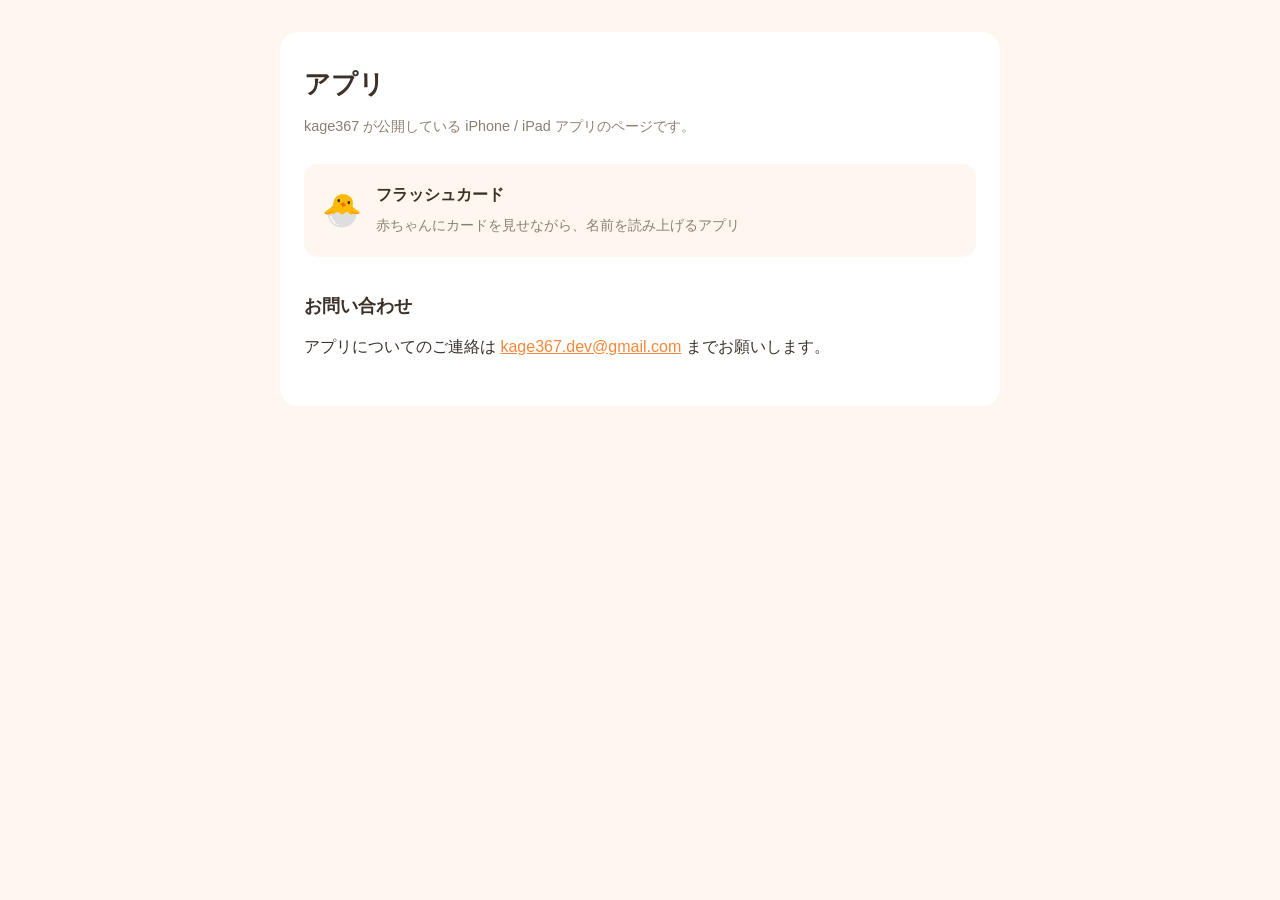
==== index.html @ d553e1f5 "アプリ一覧ページと共通スタイルを追加 GitHub Pages でそのまま公開できるよう .nojekyll を置いた。  Co-Authored-By: Claude Opus 5.5 <norep" ====
<!DOCTYPE html>
<html lang="ja">
<head>
<meta charset="utf-8">
<meta name="viewport" content="width=device-width, initial-scale=1">
<title>アプリ一覧 | kage367</title>
<link rel="stylesheet" href="style.css">
</head>
<body>
<main>
  <h1>アプリ</h1>
  <p class="meta">kage367 が公開している iPhone / iPad アプリのページです。</p>

  <ul class="app-list">
    <li>
      <a href="flashcard/">
        <span class="icon">🐣</span>
        <span>
          <span class="name">フラッシュカード</span><br>
          <span class="desc">赤ちゃんにカードを見せながら、名前を読み上げるアプリ</span>
        </span>
      </a>
    </li>
  </ul>

  <h2>お問い合わせ</h2>
  <p>
    アプリについてのご連絡は
    <a href="mailto:kage367.dev@gmail.com">kage367.dev@gmail.com</a>
    までお願いします。
  </p>
</main>
</body>
</html>
---- style.css ----
/* アプリのページ共通スタイル。アプリ本体と同じ配色にしている。 */
:root {
  --bg: #fdf7ef;
  --card: #ffffff;
  --ink: #3b3129;
  --ink-soft: #8c7f72;
  --accent: #f5883a;
  --accent-soft: #ffe7d2;
}
@media (prefers-color-scheme: dark) {
  :root {
    --bg: #1c1815;
    --card: #262120;
    --ink: #f3ece4;
    --ink-soft: #b3a79a;
    --accent-soft: #3a2a1c;
  }
}

* { box-sizing: border-box; }

body {
  margin: 0;
  padding: 32px 16px 64px;
  background: var(--bg);
  color: var(--ink);
  font-family: -apple-system, BlinkMacSystemFont, "Hiragino Sans", "Noto Sans JP", sans-serif;
  line-height: 1.9;
  font-size: 16px;
}

main {
  max-width: 720px;
  margin: 0 auto;
  background: var(--card);
  border-radius: 18px;
  padding: 28px 24px 36px;
}

h1 { font-size: 1.6rem; margin: 0 0 4px; }
h2 { font-size: 1.15rem; margin: 32px 0 8px; }
p, li { margin: 8px 0; }
ul { padding-left: 1.2em; }
a { color: var(--accent); }

.meta {
  color: var(--ink-soft);
  font-size: 0.9rem;
  margin: 0 0 24px;
}

.summary {
  background: var(--accent-soft);
  border-radius: 12px;
  padding: 16px 18px;
  margin: 20px 0 8px;
}

/* アプリ一覧のカード */
.app-list {
  list-style: none;
  padding: 0;
  margin: 24px 0 0;
}
.app-list li { margin: 0 0 12px; }
.app-list a {
  display: flex;
  align-items: center;
  gap: 14px;
  padding: 16px 18px;
  border-radius: 14px;
  background: var(--bg);
  color: var(--ink);
  text-decoration: none;
}
.app-list .icon { font-size: 2rem; line-height: 1; }
.app-list .name { font-weight: 700; }
.app-list .desc { color: var(--ink-soft); font-size: 0.9rem; }

hr {
  border: none;
  border-top: 1px solid var(--ink-soft);
  opacity: 0.3;
  margin: 40px 0 8px;
}

footer {
  max-width: 720px;
  margin: 20px auto 0;
  color: var(--ink-soft);
  font-size: 0.85rem;
  text-align: center;
}
footer a { color: var(--ink-soft); }
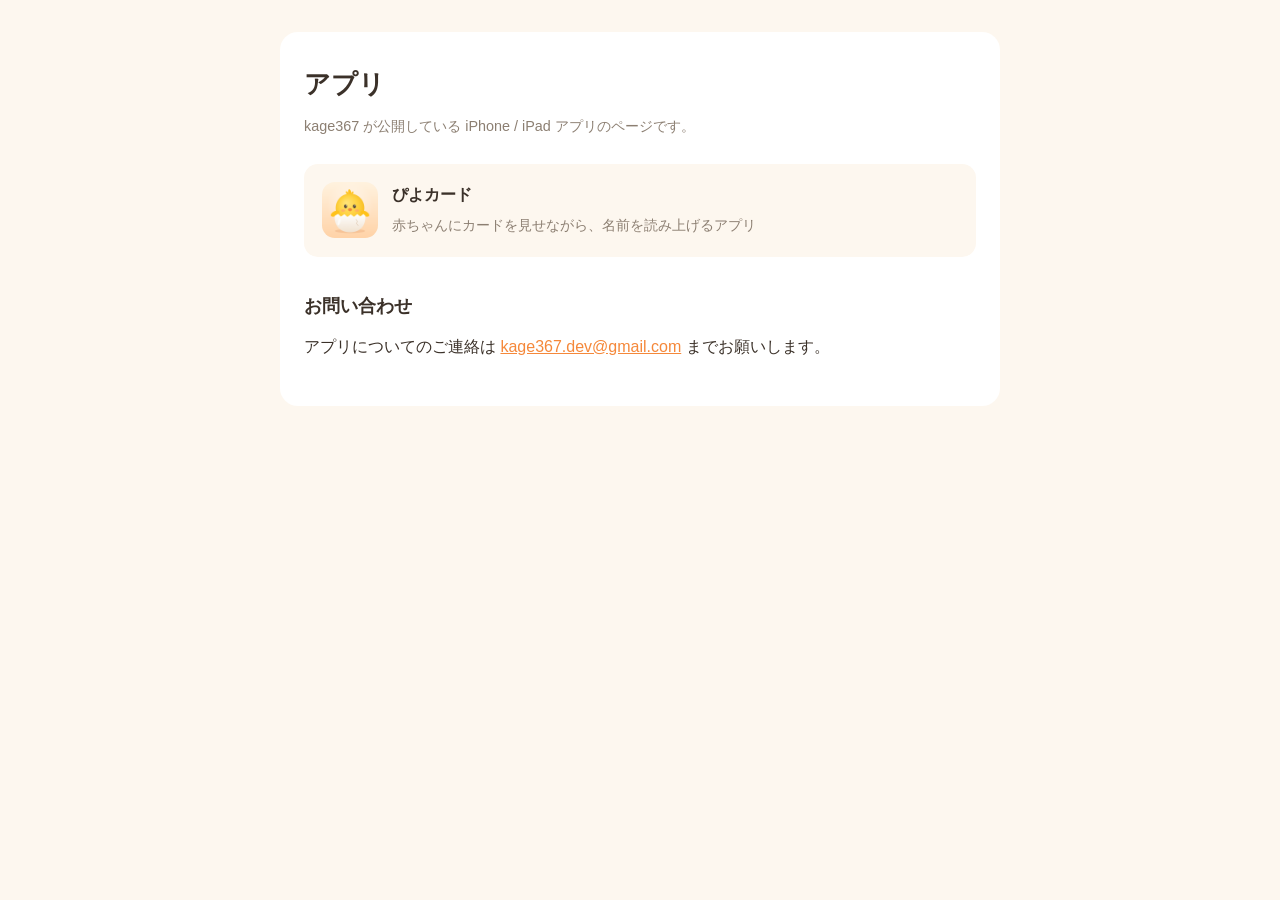
==== commit 360a2b15: "アプリ名を「ぴよカード」にし、アプリアイコンを載せた ページの URL（flashcard/）は Bundle ID に合わせたまま変えていない。  Co-Authored-By: Claude Op" ====
--- a/index.html
+++ b/index.html
@@ -14,9 +14,9 @@
   <ul class="app-list">
     <li>
       <a href="flashcard/">
-        <span class="icon">🐣</span>
+        <img class="icon" src="flashcard/icon.png" alt="" width="56" height="56">
         <span>
-          <span class="name">フラッシュカード</span><br>
+          <span class="name">ぴよカード</span><br>
           <span class="desc">赤ちゃんにカードを見せながら、名前を読み上げるアプリ</span>
         </span>
       </a>
--- a/style.css
+++ b/style.css
@@ -43,6 +43,14 @@
 ul { padding-left: 1.2em; }
 a { color: var(--accent); }
 
+/* アプリのページの見出し（アイコンつき） */
+.app-title {
+  display: flex;
+  align-items: center;
+  gap: 14px;
+}
+.app-title img { width: 64px; height: 64px; border-radius: 15px; flex: none; }
+
 .meta {
   color: var(--ink-soft);
   font-size: 0.9rem;
@@ -73,7 +81,7 @@
   color: var(--ink);
   text-decoration: none;
 }
-.app-list .icon { font-size: 2rem; line-height: 1; }
+.app-list .icon { width: 56px; height: 56px; border-radius: 13px; flex: none; }
 .app-list .name { font-weight: 700; }
 .app-list .desc { color: var(--ink-soft); font-size: 0.9rem; }
 
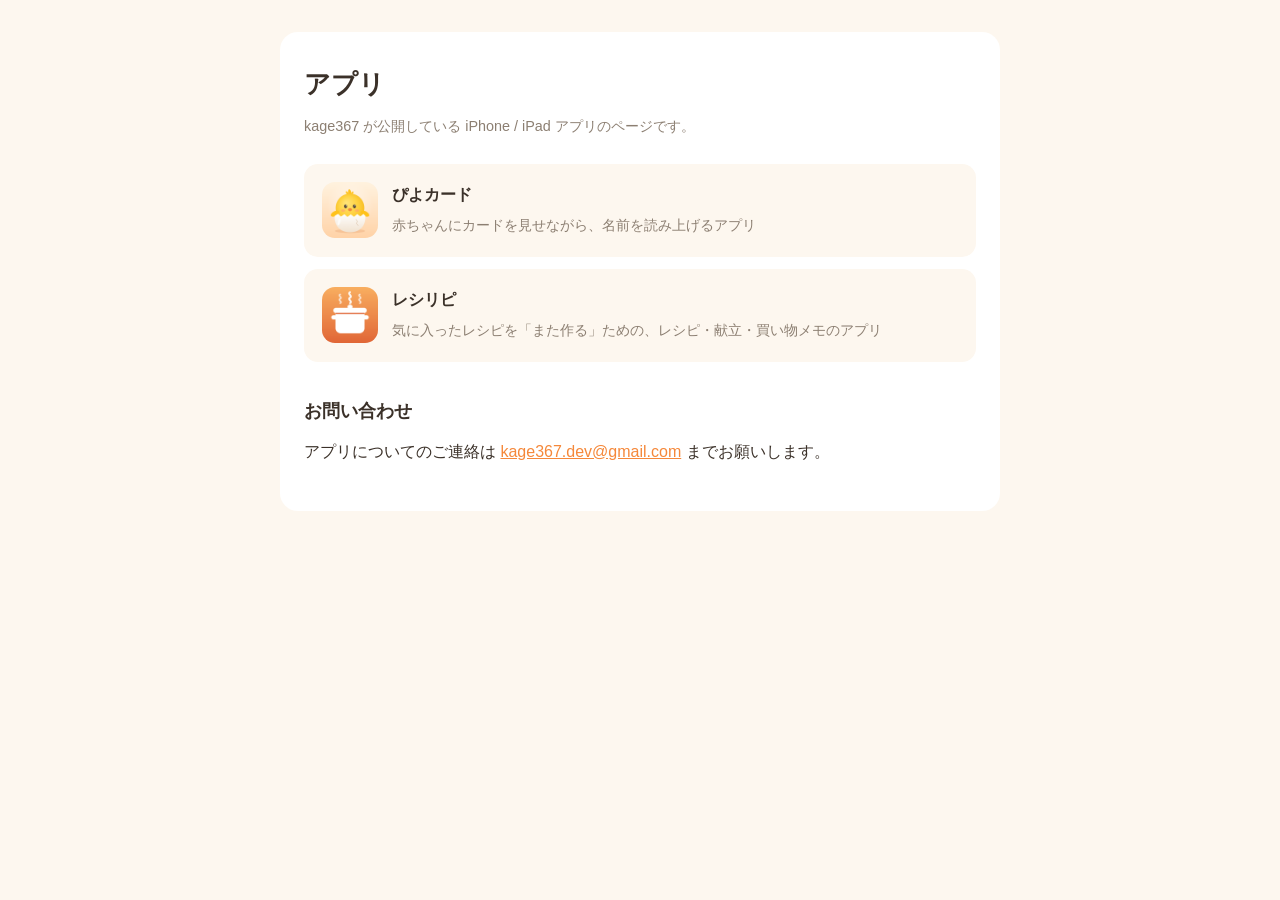
==== commit f29eae39: "レシリピの紹介ページとプライバシーポリシーを追加 - reshiripi/index.html: 紹介ページ(App Store のサポートURL。アプリ内の問い合わせ先と   User-Agent " ====
--- a/index.html
+++ b/index.html
@@ -21,6 +21,15 @@
         </span>
       </a>
     </li>
+    <li>
+      <a href="reshiripi/">
+        <img class="icon" src="reshiripi/icon.png" alt="" width="56" height="56">
+        <span>
+          <span class="name">レシリピ</span><br>
+          <span class="desc">気に入ったレシピを「また作る」ための、レシピ・献立・買い物メモのアプリ</span>
+        </span>
+      </a>
+    </li>
   </ul>
 
   <h2>お問い合わせ</h2>
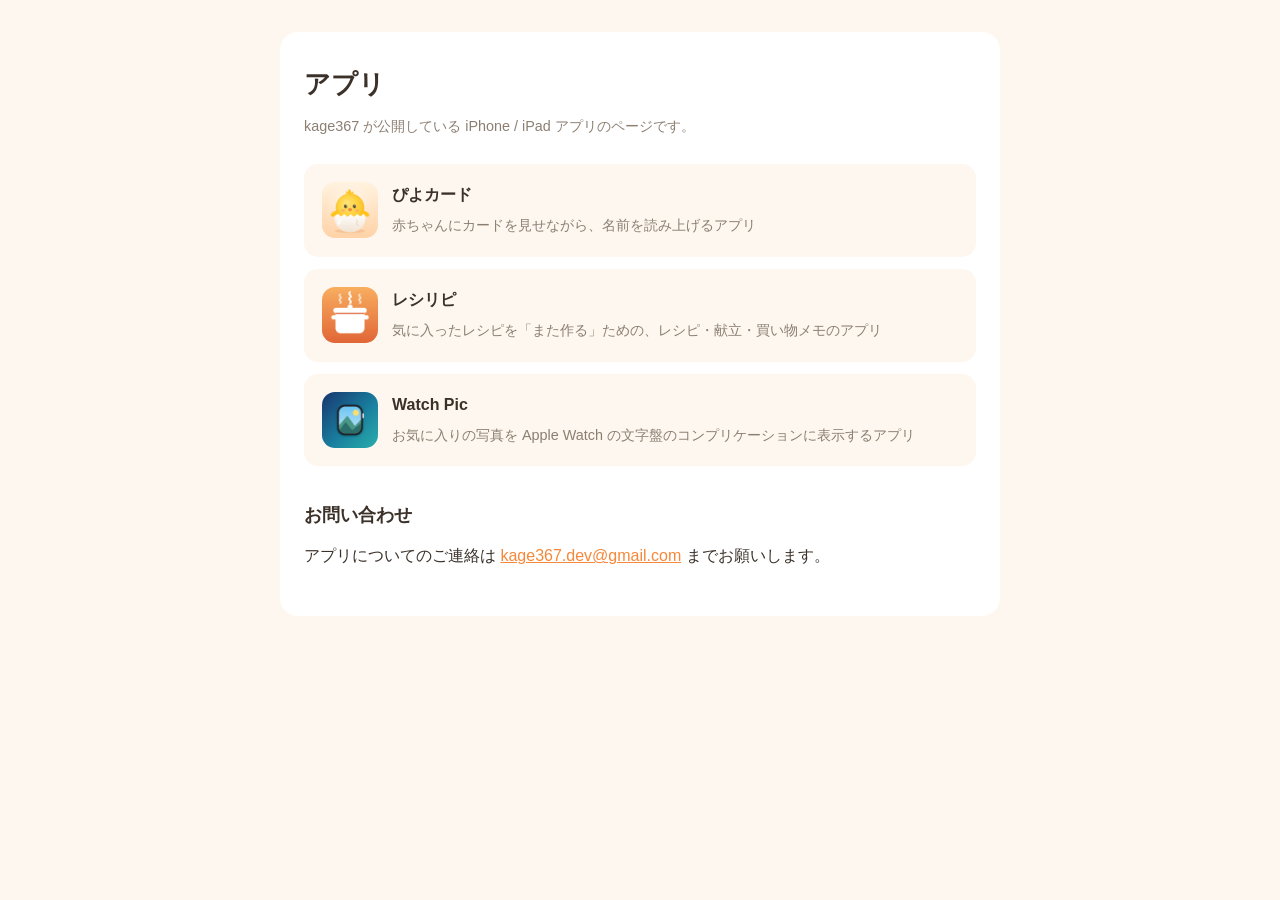
==== commit cc29f794: "Watch Pic の紹介ページとプライバシーポリシーを追加 - watchpic/index.html: 紹介ページ（App Store の「サポートURL」） - watchpic/privacy" ====
--- a/index.html
+++ b/index.html
@@ -30,6 +30,15 @@
         </span>
       </a>
     </li>
+    <li>
+      <a href="watchpic/">
+        <img class="icon" src="watchpic/icon.png" alt="" width="56" height="56">
+        <span>
+          <span class="name">Watch Pic</span><br>
+          <span class="desc">お気に入りの写真を Apple Watch の文字盤のコンプリケーションに表示するアプリ</span>
+        </span>
+      </a>
+    </li>
   </ul>
 
   <h2>お問い合わせ</h2>
